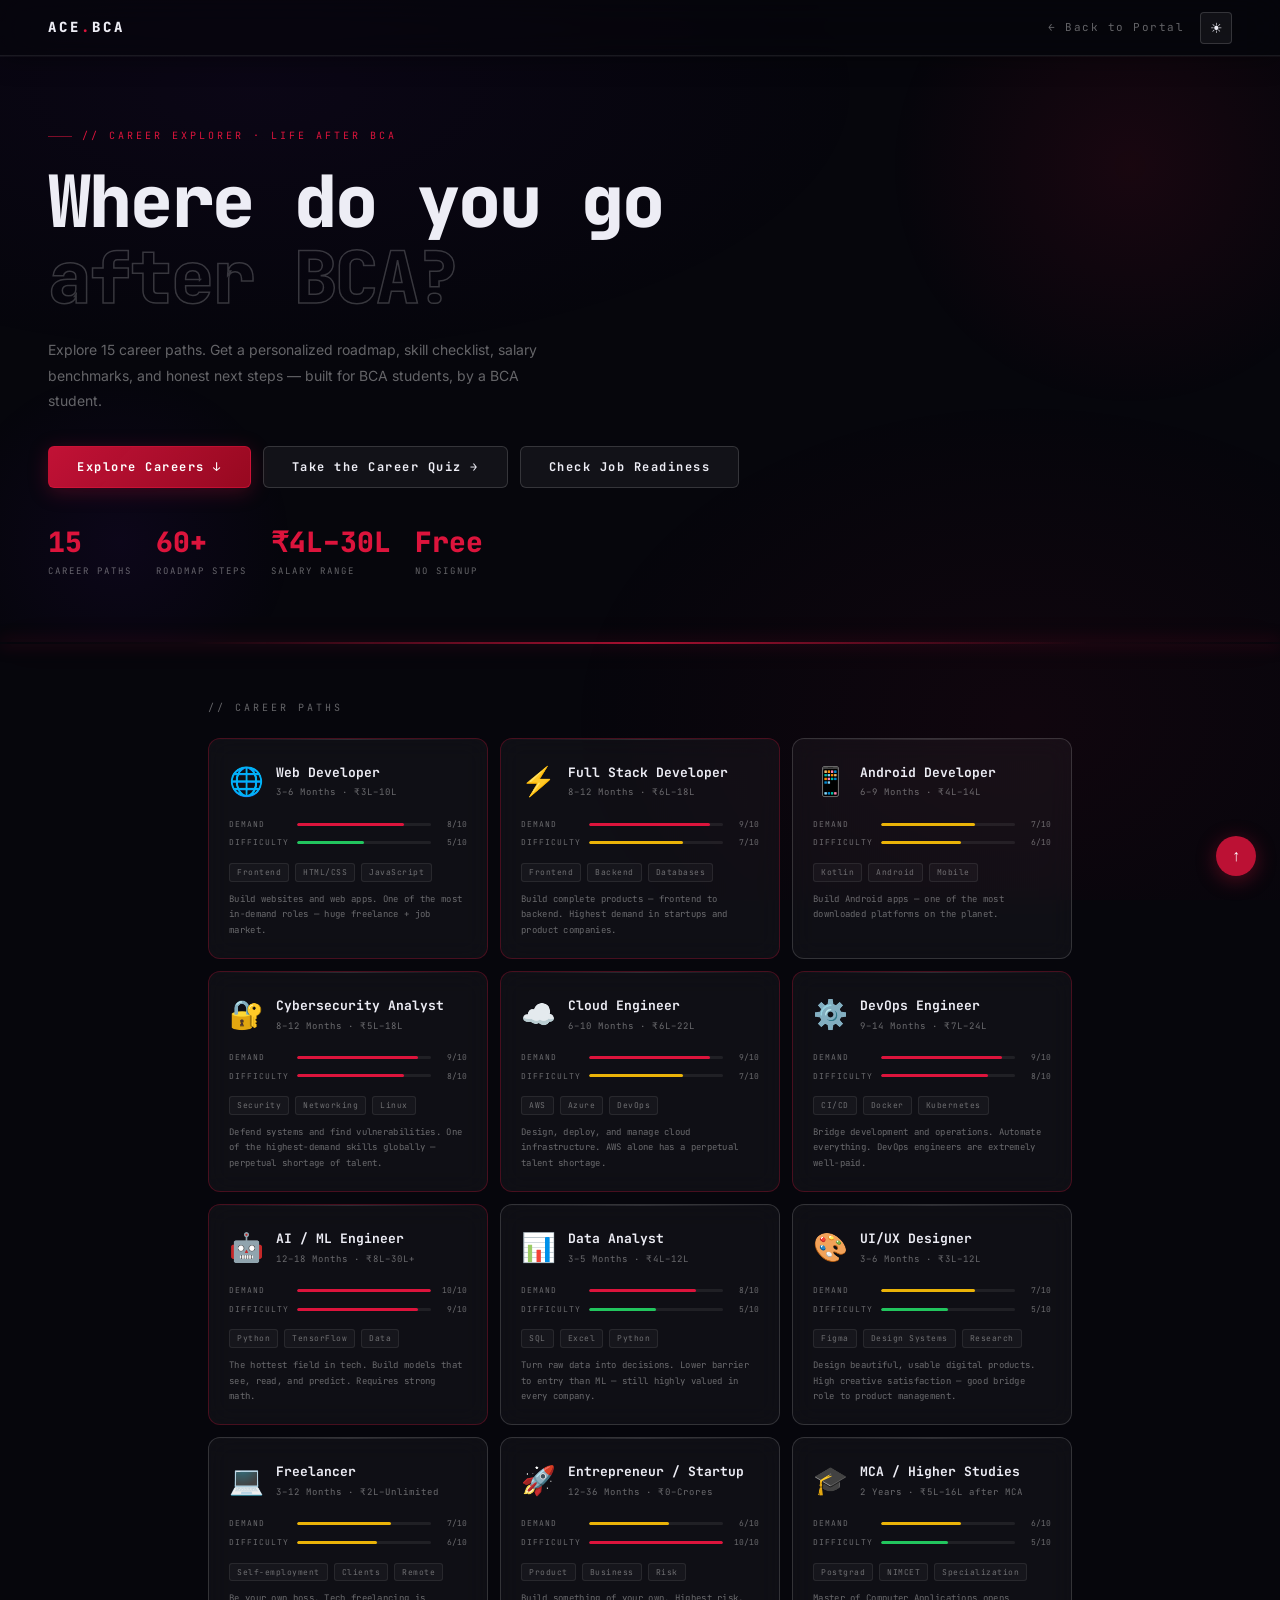
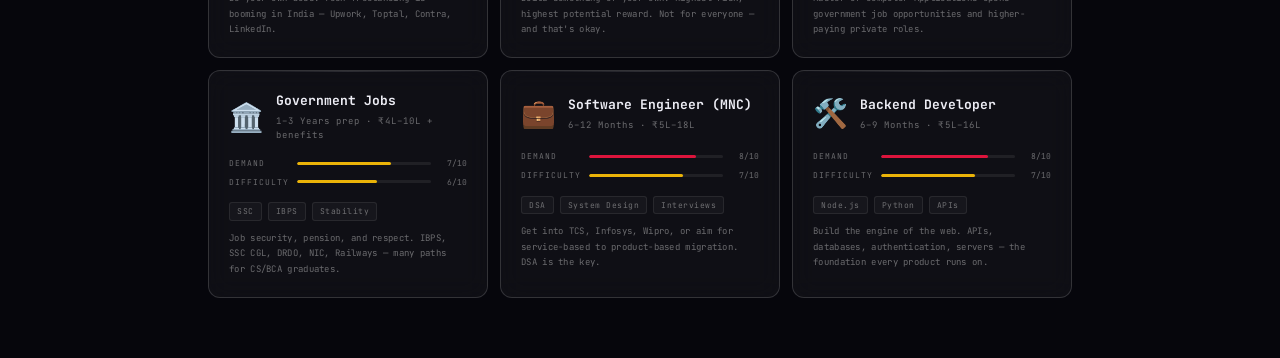
==== life-after-bca.html @ e922f99f "Add files via upload" ====
<!DOCTYPE html>
<html lang="en" data-theme="dark">
<head>
  <meta charset="UTF-8" />
  <meta name="viewport" content="width=device-width, initial-scale=1.0" />
  <meta name="description" content="Life After BCA — Career paths, roadmaps, and next steps for BCA graduates." />
  <title>Life After BCA — ACE.BCA</title>
  <link rel="preconnect" href="https://fonts.googleapis.com" />
  <link href="https://fonts.googleapis.com/css2?family=JetBrains+Mono:wght@400;600;700;800&family=Inter:wght@400;500;600&display=swap" rel="stylesheet" />
  <style>
/* ── Tokens (matching ACE.BCA) ── */
:root {
  --bg:          #06060c;
  --bg2:         rgba(255,255,255,0.04);
  --bg3:         rgba(255,255,255,0.07);
  --border:      rgba(255,255,255,0.08);
  --border-mid:  rgba(255,255,255,0.15);
  --border-glow: rgba(220,20,60,0.30);
  --accent:      #dc143c;
  --accent-dim:  rgba(220,20,60,0.10);
  --accent-glow: rgba(220,20,60,0.20);
  --text:        #ededf5;
  --muted:       rgba(255,255,255,0.38);
  --mono:        'JetBrains Mono','Courier New',monospace;
  --sans:        'Inter',sans-serif;
  --shadow:      rgba(0,0,0,0.6);
  --glass-blur:  blur(20px);
  --glass-heavy: blur(32px);
  --green:       #22c55e;
  --yellow:      #eab308;
  --blue:        #3b82f6;
  --purple:      #a855f7;
}
[data-theme="light"] {
  --bg: #eef0f6; --bg2: rgba(255,255,255,0.45); --bg3: rgba(255,255,255,0.65);
  --border: rgba(255,255,255,0.60); --border-mid: rgba(0,0,0,0.10);
  --accent: #b8000e; --accent-dim: rgba(184,0,14,0.07);
  --text: #111118; --muted: rgba(0,0,0,0.42); --shadow: rgba(0,0,0,0.12);
}
*,*::before,*::after{box-sizing:border-box;margin:0;padding:0;}
html{scroll-behavior:smooth;}
body{background:var(--bg);color:var(--text);font-family:var(--sans);line-height:1.6;min-height:100vh;transition:background .3s,color .3s;}
body::before{content:'';position:fixed;inset:0;background:radial-gradient(ellipse 80% 50% at 20% 10%,rgba(100,20,180,0.06) 0%,transparent 60%),radial-gradient(ellipse 60% 60% at 80% 80%,rgba(220,20,60,0.05) 0%,transparent 60%);pointer-events:none;z-index:0;}

/* ── NAV ── */
.nav{display:flex;justify-content:space-between;align-items:center;padding:0 48px;height:56px;border-bottom:.5px solid var(--border);position:sticky;top:0;background:rgba(6,6,12,0.55);backdrop-filter:var(--glass-blur);-webkit-backdrop-filter:var(--glass-blur);z-index:100;box-shadow:0 1px 0 rgba(255,255,255,0.04),0 4px 24px rgba(0,0,0,0.35);}
.nav-logo{font-family:var(--mono);font-weight:800;font-size:14px;letter-spacing:3px;color:var(--text);text-decoration:none;}
.nav-logo .acc{color:var(--accent);}
.nav-right{display:flex;align-items:center;gap:16px;}
.nav-back{font-family:var(--mono);font-size:11px;color:var(--muted);text-decoration:none;letter-spacing:1.5px;transition:color .2s;}
.nav-back:hover{color:var(--text);}
.theme-btn{font-size:14px;background:rgba(255,255,255,0.05);border:.5px solid var(--border-mid);color:var(--text);width:32px;height:32px;border-radius:4px;cursor:pointer;display:flex;align-items:center;justify-content:center;transition:background .2s;}
.theme-btn:hover{background:rgba(255,255,255,0.10);}

/* ── SCROLL BAR ── */
.scroll-bar{position:fixed;top:0;left:0;height:2px;width:0%;background:linear-gradient(90deg,var(--accent),rgba(220,20,60,0.25));z-index:999;transition:width .08s linear;box-shadow:0 0 8px rgba(220,20,60,0.55);}

/* ── LAYOUT ── */
.page{position:relative;z-index:1;}
.container{max-width:960px;margin:0 auto;padding:0 48px;}
.section-label{font-family:var(--mono);font-size:10px;color:var(--muted);letter-spacing:3px;margin:56px 0 22px;display:flex;align-items:center;gap:14px;}
.section-label::after{content:'';flex:1;height:.5px;background:linear-gradient(90deg,var(--border-mid),transparent);}

/* ── HERO ── */
.hero{padding:72px 48px 60px;position:relative;overflow:hidden;isolation:isolate;}
.hero::before{content:'';position:absolute;top:-140px;right:-100px;width:500px;height:500px;background:radial-gradient(circle,rgba(220,20,60,0.09) 0%,transparent 68%);pointer-events:none;z-index:0;}
.hero::after{content:'';position:absolute;bottom:-80px;left:-60px;width:360px;height:360px;background:radial-gradient(circle,rgba(100,20,200,0.07) 0%,transparent 68%);pointer-events:none;z-index:0;}
.hero-body{position:relative;z-index:1;}
.hero-tag{font-family:var(--mono);font-size:10px;color:var(--accent);letter-spacing:3px;margin-bottom:20px;display:flex;align-items:center;gap:10px;}
.hero-tag::before{content:'';width:24px;height:1px;background:var(--accent);opacity:.55;flex-shrink:0;}
.hero-title{font-family:var(--mono);font-weight:800;font-size:clamp(40px,6vw,72px);line-height:1.06;letter-spacing:-2px;margin-bottom:20px;}
.hero-title .line2{-webkit-text-stroke:1.5px rgba(255,255,255,0.20);color:transparent;display:block;}
.hero-sub{font-size:14px;color:var(--muted);max-width:520px;line-height:1.85;margin-bottom:32px;}
.hero-actions{display:flex;gap:12px;flex-wrap:wrap;}
.btn-primary{font-family:var(--mono);font-size:12px;font-weight:700;letter-spacing:1.5px;color:#fff;background:linear-gradient(135deg,rgba(220,20,60,.88),rgba(200,10,40,.75));padding:12px 28px;text-decoration:none;border-radius:6px;border:.5px solid rgba(220,20,60,.55);cursor:pointer;transition:transform .15s,box-shadow .2s;box-shadow:0 4px 20px rgba(220,20,60,.25);}
.btn-primary:hover{transform:translateY(-2px);box-shadow:0 8px 30px rgba(220,20,60,.4);}
.btn-ghost{font-family:var(--mono);font-size:12px;font-weight:700;letter-spacing:1.5px;color:var(--text);background:rgba(255,255,255,0.05);padding:12px 28px;border-radius:6px;border:.5px solid var(--border-mid);cursor:pointer;transition:background .2s;}
.btn-ghost:hover{background:rgba(255,255,255,.09);}
.hero-stats{display:flex;gap:24px;margin-top:40px;flex-wrap:wrap;}
.hstat{font-family:var(--mono);}
.hstat-val{font-size:28px;font-weight:800;color:var(--accent);display:block;line-height:1;}
.hstat-lbl{font-size:9px;color:var(--muted);letter-spacing:2px;margin-top:4px;}
.hero-divider{height:2px;background:linear-gradient(90deg,transparent 0%,rgba(220,20,60,0.05) 15%,rgba(220,20,60,0.75) 50%,rgba(220,20,60,0.05) 85%,transparent 100%);box-shadow:0 0 16px rgba(220,20,60,0.55),0 0 40px rgba(220,20,60,0.20);position:relative;z-index:1;}

/* ── VIEWS ── */
.view{display:none;}
.view.active{display:block;}

/* ── CAREER GRID ── */
.careers-grid{display:grid;grid-template-columns:repeat(auto-fill,minmax(260px,1fr));gap:12px;margin-bottom:60px;}
.career-card{background:rgba(255,255,255,0.04);border:.5px solid var(--border-mid);border-radius:12px;padding:20px;cursor:pointer;transition:border-color .2s,transform .18s,background .2s,box-shadow .2s;position:relative;overflow:hidden;backdrop-filter:blur(12px);}
.career-card::before{content:'';position:absolute;top:0;left:0;right:0;height:1px;background:linear-gradient(90deg,transparent,rgba(255,255,255,0.12),transparent);}
.career-card:hover{border-color:var(--accent);background:rgba(220,20,60,0.06);transform:translateY(-4px);box-shadow:0 12px 36px rgba(220,20,60,0.18);}
.career-card.hot{border-color:rgba(220,20,60,0.28);}
.cc-top{display:flex;align-items:center;gap:12px;margin-bottom:14px;}
.cc-icon{font-size:28px;}
.cc-info{}
.cc-title{font-family:var(--mono);font-size:13px;font-weight:700;color:var(--text);}
.cc-demand{font-family:var(--mono);font-size:9px;color:var(--muted);letter-spacing:1px;margin-top:2px;}
.cc-bars{display:flex;flex-direction:column;gap:6px;margin-bottom:14px;}
.cc-bar-row{display:flex;align-items:center;gap:8px;}
.cc-bar-label{font-family:var(--mono);font-size:8px;color:var(--muted);letter-spacing:1px;width:60px;flex-shrink:0;}
.cc-bar-track{flex:1;height:3px;background:rgba(255,255,255,0.07);border-radius:2px;overflow:hidden;}
.cc-bar-fill{height:100%;border-radius:2px;transition:width .6s ease;}
.cc-bar-val{font-family:var(--mono);font-size:8px;color:var(--muted);width:28px;text-align:right;}
.cc-meta{display:flex;gap:6px;flex-wrap:wrap;}
.cc-tag{font-family:var(--mono);font-size:8px;color:var(--muted);border:.5px solid var(--border);padding:2px 7px;border-radius:3px;background:rgba(255,255,255,0.03);letter-spacing:.5px;}
.cc-arrow{position:absolute;bottom:16px;right:16px;font-size:11px;color:var(--accent);opacity:0;transition:opacity .2s;}
.career-card:hover .cc-arrow{opacity:1;}

/* ── ROADMAP VIEW ── */
#roadmapView{padding-bottom:60px;}
.rm-header{display:flex;align-items:center;gap:16px;margin-bottom:32px;flex-wrap:wrap;}
.rm-back{font-family:var(--mono);font-size:11px;color:var(--muted);background:rgba(255,255,255,0.05);border:.5px solid var(--border-mid);padding:6px 14px;border-radius:4px;cursor:pointer;letter-spacing:1px;transition:color .2s,background .2s;}
.rm-back:hover{color:var(--text);background:rgba(255,255,255,.09);}
.rm-title-block{}
.rm-title{font-family:var(--mono);font-size:24px;font-weight:800;color:var(--text);}
.rm-sub{font-family:var(--mono);font-size:10px;color:var(--muted);letter-spacing:2px;margin-top:4px;}

.rm-layout{display:grid;grid-template-columns:1fr 280px;gap:24px;align-items:start;}
.rm-main{}

/* Roadmap timeline */
.roadmap-timeline{position:relative;padding-left:40px;}
.roadmap-timeline::before{content:'';position:absolute;left:12px;top:8px;bottom:8px;width:1px;background:linear-gradient(180deg,var(--accent) 0%,rgba(220,20,60,0.15) 100%);}
.rm-step{position:relative;margin-bottom:16px;}
.rm-step::before{content:'';position:absolute;left:-34px;top:18px;width:12px;height:12px;border-radius:50%;background:var(--bg);border:1.5px solid var(--accent);box-shadow:0 0 10px rgba(220,20,60,0.35);transition:background .2s,box-shadow .2s;}
.rm-step.done::before{background:var(--green);border-color:var(--green);box-shadow:0 0 10px rgba(34,197,94,0.45);}
.rm-step.current::before{background:var(--accent);box-shadow:0 0 16px rgba(220,20,60,0.7),0 0 30px rgba(220,20,60,0.3);}
.rm-step-card{background:rgba(255,255,255,0.03);border:.5px solid var(--border-mid);border-radius:10px;padding:16px 20px;cursor:pointer;transition:border-color .2s,background .2s;}
.rm-step-card:hover{border-color:rgba(220,20,60,0.35);background:rgba(220,20,60,0.04);}
.rm-step.done .rm-step-card{border-color:rgba(34,197,94,0.25);}
.rm-step.current .rm-step-card{border-color:rgba(220,20,60,0.45);background:rgba(220,20,60,0.05);}
.rm-step-top{display:flex;align-items:center;justify-content:space-between;gap:12px;}
.rm-step-left{display:flex;align-items:center;gap:12px;}
.rm-step-num{font-family:var(--mono);font-size:9px;color:var(--muted);letter-spacing:2px;width:20px;}
.rm-step-name{font-family:var(--mono);font-size:13px;font-weight:700;color:var(--text);}
.rm-step-time{font-family:var(--mono);font-size:9px;color:var(--muted);letter-spacing:1px;white-space:nowrap;}
.rm-step-badge{font-family:var(--mono);font-size:8px;padding:2px 8px;border-radius:3px;letter-spacing:1px;}
.badge-done{background:rgba(34,197,94,0.10);color:var(--green);border:.5px solid rgba(34,197,94,0.30);}
.badge-current{background:var(--accent-dim);color:var(--accent);border:.5px solid rgba(220,20,60,0.35);}
.badge-locked{background:rgba(255,255,255,0.04);color:var(--muted);border:.5px solid var(--border);}
.rm-step-body{max-height:0;overflow:hidden;transition:max-height .35s ease;}
.rm-step-body.open{max-height:600px;}
.rm-step-content{padding-top:14px;border-top:.5px solid var(--border);margin-top:14px;}
.rm-step-desc{font-size:12px;color:var(--muted);line-height:1.8;margin-bottom:12px;}
.rm-skills-list{display:flex;flex-wrap:wrap;gap:6px;margin-bottom:12px;}
.skill-pill{font-family:var(--mono);font-size:9px;color:var(--text);border:.5px solid var(--border-mid);padding:3px 9px;border-radius:4px;background:rgba(255,255,255,0.05);letter-spacing:.5px;}
.rm-resources{font-family:var(--mono);font-size:9px;color:var(--muted);letter-spacing:1px;margin-bottom:8px;}
.rm-res-links{display:flex;flex-direction:column;gap:4px;}
.rm-res-link{font-family:var(--mono);font-size:10px;color:var(--accent);text-decoration:none;display:flex;align-items:center;gap:6px;}
.rm-res-link:hover{text-decoration:underline;}
.rm-mark-btn{font-family:var(--mono);font-size:10px;font-weight:700;letter-spacing:1px;border:none;padding:8px 16px;border-radius:5px;cursor:pointer;margin-top:10px;transition:transform .15s,box-shadow .2s;}
.rm-mark-done{background:linear-gradient(135deg,rgba(34,197,94,.85),rgba(20,160,70,.80));color:#fff;box-shadow:0 2px 10px rgba(34,197,94,.25);}
.rm-mark-done:hover{transform:translateY(-1px);box-shadow:0 4px 18px rgba(34,197,94,.4);}
.rm-mark-undone{background:rgba(255,255,255,0.06);color:var(--muted);border:.5px solid var(--border-mid);}

/* Sidebar */
.rm-sidebar{}
.rm-insights{background:rgba(255,255,255,0.03);border:.5px solid var(--border-mid);border-radius:12px;padding:22px;margin-bottom:16px;backdrop-filter:blur(12px);}
.rm-insights-title{font-family:var(--mono);font-size:10px;font-weight:700;letter-spacing:2px;color:var(--muted);margin-bottom:16px;}
.insight-row{display:flex;align-items:center;justify-content:space-between;margin-bottom:12px;}
.insight-label{font-family:var(--mono);font-size:10px;color:var(--muted);letter-spacing:.5px;}
.insight-val{font-family:var(--mono);font-size:10px;font-weight:700;color:var(--text);}
.insight-bar{width:100%;height:3px;background:rgba(255,255,255,0.07);border-radius:2px;margin-top:4px;overflow:hidden;}
.insight-fill{height:100%;border-radius:2px;transition:width .8s ease;}
.progress-block{background:rgba(255,255,255,0.03);border:.5px solid var(--border-mid);border-radius:12px;padding:22px;backdrop-filter:blur(12px);}
.progress-title{font-family:var(--mono);font-size:10px;font-weight:700;letter-spacing:2px;color:var(--muted);margin-bottom:14px;}
.progress-ring-wrap{display:flex;align-items:center;gap:16px;margin-bottom:16px;}
.progress-ring-svg{flex-shrink:0;}
.progress-ring-info{}
.progress-ring-pct{font-family:var(--mono);font-size:28px;font-weight:800;color:var(--accent);line-height:1;}
.progress-ring-lbl{font-family:var(--mono);font-size:9px;color:var(--muted);letter-spacing:1.5px;margin-top:4px;}
.xp-bar-wrap{margin-top:8px;}
.xp-label{font-family:var(--mono);font-size:9px;color:var(--muted);letter-spacing:1px;margin-bottom:6px;display:flex;justify-content:space-between;}
.xp-track{height:4px;background:rgba(255,255,255,0.07);border-radius:2px;overflow:hidden;}
.xp-fill{height:100%;background:linear-gradient(90deg,var(--purple),var(--accent));border-radius:2px;transition:width .6s ease;}
.badges-grid{display:flex;flex-wrap:wrap;gap:6px;margin-top:12px;}
.badge-item{font-family:var(--mono);font-size:8px;padding:3px 8px;border-radius:3px;background:rgba(168,85,247,0.10);color:var(--purple);border:.5px solid rgba(168,85,247,0.30);letter-spacing:.5px;}
.badge-item.earned{background:rgba(34,197,94,0.10);color:var(--green);border-color:rgba(34,197,94,0.30);}

/* ── QUIZ VIEW ── */
#quizView{padding-bottom:80px;}
.quiz-wrap{max-width:640px;margin:0 auto;}
.quiz-card{background:rgba(255,255,255,0.03);border:.5px solid var(--border-mid);border-radius:14px;padding:36px;backdrop-filter:var(--glass-blur);box-shadow:0 4px 40px rgba(0,0,0,0.25);}
.quiz-phase{font-family:var(--mono);font-size:9px;color:var(--accent);letter-spacing:3px;margin-bottom:20px;}
.quiz-q{font-size:16px;font-weight:600;color:var(--text);line-height:1.7;margin-bottom:24px;}
.quiz-opts{display:flex;flex-direction:column;gap:8px;margin-bottom:24px;}
.quiz-opt-btn{font-family:var(--mono);font-size:11px;background:rgba(255,255,255,0.04);border:.5px solid var(--border-mid);border-radius:8px;padding:14px 18px;color:var(--text);cursor:pointer;text-align:left;transition:border-color .15s,background .15s;letter-spacing:.5px;}
.quiz-opt-btn:hover{border-color:var(--accent);background:rgba(220,20,60,0.07);}
.quiz-opt-btn.selected{border-color:var(--accent);background:rgba(220,20,60,0.12);color:var(--accent);}
.quiz-nav{display:flex;align-items:center;justify-content:space-between;gap:12px;}
.quiz-prog{font-family:var(--mono);font-size:10px;color:var(--muted);letter-spacing:1px;}
.quiz-result{text-align:center;padding:20px 0;}
.quiz-result-title{font-family:var(--mono);font-size:24px;font-weight:800;color:var(--text);margin-bottom:8px;}
.quiz-result-sub{font-size:13px;color:var(--muted);margin-bottom:32px;}
.rec-cards{display:flex;flex-direction:column;gap:10px;margin-bottom:28px;}
.rec-card{display:flex;align-items:center;gap:14px;background:rgba(255,255,255,0.04);border:.5px solid var(--border-mid);border-radius:10px;padding:14px 18px;cursor:pointer;transition:border-color .2s,background .2s;}
.rec-card:hover{border-color:var(--accent);background:rgba(220,20,60,0.06);}
.rec-rank{font-family:var(--mono);font-size:20px;font-weight:800;color:var(--accent);width:28px;}
.rec-info{}
.rec-title{font-family:var(--mono);font-size:13px;font-weight:700;color:var(--text);}
.rec-reason{font-family:var(--mono);font-size:9px;color:var(--muted);letter-spacing:.5px;margin-top:2px;}

/* ── READINESS CALCULATOR ── */
#readinessView{padding-bottom:80px;}
.readiness-wrap{max-width:760px;margin:0 auto;}
.skills-selector-grid{display:grid;grid-template-columns:repeat(auto-fill,minmax(200px,1fr));gap:8px;margin-bottom:28px;}
.skill-toggle{display:flex;align-items:center;gap:10px;background:rgba(255,255,255,0.04);border:.5px solid var(--border);border-radius:8px;padding:11px 14px;cursor:pointer;transition:border-color .2s,background .2s;}
.skill-toggle.checked{border-color:var(--green);background:rgba(34,197,94,0.08);}
.skill-toggle input{display:none;}
.skill-toggle-icon{width:14px;height:14px;border-radius:3px;border:1.5px solid var(--border-mid);background:rgba(255,255,255,0.04);transition:background .15s,border-color .15s;flex-shrink:0;display:flex;align-items:center;justify-content:center;font-size:10px;}
.skill-toggle.checked .skill-toggle-icon{background:var(--green);border-color:var(--green);color:#fff;}
.skill-toggle-label{font-family:var(--mono);font-size:10px;color:var(--muted);letter-spacing:.5px;transition:color .15s;}
.skill-toggle.checked .skill-toggle-label{color:var(--green);}
.readiness-result{background:rgba(255,255,255,0.03);border:.5px solid var(--border-mid);border-radius:14px;padding:28px;backdrop-filter:blur(12px);}
.readiness-score-row{display:flex;align-items:center;gap:24px;margin-bottom:24px;flex-wrap:wrap;}
.readiness-pct{font-family:var(--mono);font-size:52px;font-weight:800;color:var(--accent);line-height:1;}
.readiness-label{font-family:var(--mono);font-size:11px;color:var(--muted);letter-spacing:1.5px;margin-top:6px;}
.readiness-verdict{font-family:var(--mono);font-size:13px;font-weight:700;color:var(--text);}
.readiness-next{font-size:12px;color:var(--muted);margin-top:4px;line-height:1.7;}
.missing-skills-wrap{}
.missing-title{font-family:var(--mono);font-size:10px;color:var(--muted);letter-spacing:2px;margin-bottom:10px;}
.missing-list{display:flex;flex-wrap:wrap;gap:7px;}
.missing-pill{font-family:var(--mono);font-size:9px;color:var(--accent);border:.5px solid rgba(220,20,60,0.35);padding:3px 9px;border-radius:4px;background:var(--accent-dim);letter-spacing:.5px;}
.readiness-track{height:6px;background:rgba(255,255,255,0.07);border-radius:3px;overflow:hidden;margin:16px 0;}
.readiness-fill{height:100%;border-radius:3px;transition:width .8s ease;}

/* ── BACK TO TOP ── */
.back-top{position:fixed;bottom:24px;right:24px;z-index:200;}
.back-top-btn{width:40px;height:40px;border-radius:50%;background:rgba(220,20,60,.85);border:none;color:#fff;font-size:16px;cursor:pointer;display:flex;align-items:center;justify-content:center;box-shadow:0 4px 20px rgba(220,20,60,.35);transition:transform .15s,box-shadow .2s;backdrop-filter:blur(8px);}
.back-top-btn:hover{transform:translateY(-2px);box-shadow:0 8px 28px rgba(220,20,60,.5);}

/* ── MOBILE ── */
@media(max-width:760px){
  .nav{padding:0 20px;}
  .hero{padding:48px 20px 48px;}
  .container{padding:0 20px;}
  .rm-layout{grid-template-columns:1fr;}
  .rm-sidebar{display:none;}
  .careers-grid{grid-template-columns:1fr;}
}
@media(max-width:640px){
  .hero-title{font-size:clamp(32px,10vw,48px);}
  .skills-selector-grid{grid-template-columns:1fr 1fr;}
}
@media(prefers-reduced-motion:reduce){
  .rm-step::before,.cc-bar-fill,.insight-fill,.xp-fill,.readiness-fill{transition:none!important;}
}
  </style>
</head>
<body>

<div class="scroll-bar" id="scrollBar"></div>

<nav class="nav">
  <a href="index.html" class="nav-logo">ACE<span class="acc">.</span>BCA</a>
  <div class="nav-right">
    <a href="index.html" class="nav-back">← Back to Portal</a>
    <button class="theme-btn" id="themeToggle" aria-label="Toggle theme">☀</button>
  </div>
</nav>

<div class="page">

  <!-- HERO -->
  <section class="hero" id="top">
    <div class="hero-body">
      <div class="hero-tag">// CAREER EXPLORER · LIFE AFTER BCA</div>
      <h1 class="hero-title">
        Where do you go<br>
        <span class="line2">after BCA?</span>
      </h1>
      <p class="hero-sub">
        Explore 15 career paths. Get a personalized roadmap, skill checklist, salary benchmarks, and honest next steps — built for BCA students, by a BCA student.
      </p>
      <div class="hero-actions">
        <button class="btn-primary" onclick="showView('careersView')">Explore Careers ↓</button>
        <button class="btn-ghost" onclick="showView('quizView')">Take the Career Quiz →</button>
        <button class="btn-ghost" onclick="showView('readinessView')">Check Job Readiness</button>
      </div>
      <div class="hero-stats">
        <div class="hstat"><span class="hstat-val">15</span><span class="hstat-lbl">CAREER PATHS</span></div>
        <div class="hstat"><span class="hstat-val">60+</span><span class="hstat-lbl">ROADMAP STEPS</span></div>
        <div class="hstat"><span class="hstat-val">₹4L–30L</span><span class="hstat-lbl">SALARY RANGE</span></div>
        <div class="hstat"><span class="hstat-val">Free</span><span class="hstat-lbl">NO SIGNUP</span></div>
      </div>
    </div>
  </section>

  <div class="hero-divider"></div>

  <!-- CAREERS VIEW -->
  <div class="view active" id="careersView">
    <div class="container">
      <div class="section-label">// CAREER PATHS</div>
      <div class="careers-grid" id="careersGrid"></div>
    </div>
  </div>

  <!-- ROADMAP VIEW -->
  <div class="view" id="roadmapView">
    <div class="container">
      <div class="section-label">// ROADMAP</div>
      <div class="rm-header">
        <button class="rm-back" onclick="showView('careersView')">← All Careers</button>
        <div class="rm-title-block">
          <div class="rm-title" id="rmTitle">—</div>
          <div class="rm-sub" id="rmSub">INTERACTIVE ROADMAP</div>
        </div>
      </div>
      <div class="rm-layout">
        <div class="rm-main">
          <div class="roadmap-timeline" id="roadmapTimeline"></div>
        </div>
        <div class="rm-sidebar">
          <div class="rm-insights" id="rmInsights"></div>
          <div class="progress-block" id="rmProgress"></div>
        </div>
      </div>
    </div>
  </div>

  <!-- QUIZ VIEW -->
  <div class="view" id="quizView">
    <div class="container">
      <div class="section-label">// CAREER QUIZ</div>
      <button class="rm-back" onclick="showView('careersView')" style="margin-bottom:24px;">← All Careers</button>
      <div class="quiz-wrap">
        <div class="quiz-card" id="quizCard"></div>
      </div>
    </div>
  </div>

  <!-- READINESS VIEW -->
  <div class="view" id="readinessView">
    <div class="container">
      <div class="section-label">// JOB READINESS CALCULATOR</div>
      <button class="rm-back" onclick="showView('careersView')" style="margin-bottom:24px;">← All Careers</button>
      <div class="readiness-wrap" id="readinessWrap"></div>
    </div>
  </div>

</div><!-- /page -->

<div class="back-top">
  <button class="back-top-btn" onclick="window.scrollTo({top:0,behavior:'smooth'})" title="Back to top">↑</button>
</div>

<script>
"use strict";

/* ══ THEME ══ */
var html = document.documentElement;
var themeBtn = document.getElementById("themeToggle");
var saved = localStorage.getItem("bca-theme") || "dark";
function applyTheme(t){ html.setAttribute("data-theme",t); themeBtn.textContent = t==="dark"?"☀":"🌙"; localStorage.setItem("bca-theme",t); }
applyTheme(saved);
themeBtn.addEventListener("click",function(){ applyTheme(html.getAttribute("data-theme")==="dark"?"light":"dark"); });

/* ══ SCROLL BAR ══ */
var scrollBar = document.getElementById("scrollBar");
window.addEventListener("scroll",function(){ var t=document.documentElement.scrollTop||document.body.scrollTop; var h=document.documentElement.scrollHeight-document.documentElement.clientHeight; scrollBar.style.width=(h>0?(t/h)*100:0)+"%"; },{passive:true});

/* ══ VIEWS ══ */
function showView(id){
  document.querySelectorAll(".view").forEach(function(v){ v.classList.remove("active"); });
  document.getElementById(id).classList.add("active");
  window.scrollTo({top:0,behavior:"smooth"});
}

/* ══════════════════════════════════════
   DATA
══════════════════════════════════════ */
var CAREERS = [
  {
    id:"webdev", icon:"🌐", title:"Web Developer", demand:8, difficulty:5, time:"3–6 Months", salary:"₹3L–10L",
    hot:true, tags:["Frontend","HTML/CSS","JavaScript"],
    desc:"Build websites and web apps. One of the most in-demand roles — huge freelance + job market.",
    insights:{salary:"₹3L–10L",remote:"Very High",growth:"High",competition:"High",difficulty:5,demand:8},
    roadmap:[
      {name:"HTML & CSS",time:"3 Weeks",desc:"The skeleton and skin of the web. Learn semantic HTML5, CSS Grid, Flexbox, and responsive design.", skills:["HTML5","CSS3","Flexbox","Grid","Media Queries"],resources:[{name:"MDN Web Docs",url:"https://developer.mozilla.org"},{name:"The Odin Project",url:"https://www.theodinproject.com"}]},
      {name:"JavaScript",time:"4–6 Weeks",desc:"Add interactivity. Learn ES6+, DOM manipulation, fetch API, async/await.", skills:["ES6+","DOM","Fetch API","Async/Await","Events"],resources:[{name:"javascript.info",url:"https://javascript.info"},{name:"freeCodeCamp JS",url:"https://www.freecodecamp.org"}]},
      {name:"Git & GitHub",time:"1 Week",desc:"Version control is non-negotiable. Every employer checks your GitHub.", skills:["Git","GitHub","Branching","Pull Requests"],resources:[{name:"GitHub Docs",url:"https://docs.github.com"},{name:"Learn Git Branching",url:"https://learngitbranching.js.org"}]},
      {name:"React.js",time:"4–6 Weeks",desc:"The most popular frontend library. Components, state, props, hooks.", skills:["React","JSX","Hooks","State","Props","Routing"],resources:[{name:"React Docs",url:"https://react.dev"},{name:"Scrimba React Course",url:"https://scrimba.com"}]},
      {name:"Build 3 Projects",time:"4 Weeks",desc:"Portfolio > certificates. Build a portfolio site, a todo app, and one real project.", skills:["Project Design","Deployment","Netlify","Vercel"],resources:[{name:"Frontend Mentor",url:"https://www.frontendmentor.io"}]},
      {name:"Apply & Iterate",time:"Ongoing",desc:"Apply to junior dev roles, internships, and freelance gigs. Your first project pays more than another course.", skills:["Resume","LinkedIn","Freelance","Cold Outreach"],resources:[{name:"LinkedIn Jobs",url:"https://linkedin.com/jobs"},{name:"Internshala",url:"https://internshala.com"}]},
    ]
  },
  {
    id:"fullstack", icon:"⚡", title:"Full Stack Developer", demand:9, difficulty:7, time:"8–12 Months", salary:"₹6L–18L",
    hot:true, tags:["Frontend","Backend","Databases"],
    desc:"Build complete products — frontend to backend. Highest demand in startups and product companies.",
    insights:{salary:"₹6L–18L",remote:"Very High",growth:"Very High",competition:"High",difficulty:7,demand:9},
    roadmap:[
      {name:"HTML, CSS & JS",time:"5 Weeks",desc:"Master the frontend fundamentals before anything else.", skills:["HTML5","CSS3","JavaScript","DOM","Git"],resources:[{name:"The Odin Project",url:"https://www.theodinproject.com"}]},
      {name:"React.js",time:"5 Weeks",desc:"The standard frontend framework. Components, hooks, state management.", skills:["React","Redux","React Router","Axios"],resources:[{name:"React Docs",url:"https://react.dev"}]},
      {name:"Node.js & Express",time:"4 Weeks",desc:"Backend with JavaScript. REST APIs, middleware, routing.", skills:["Node.js","Express","REST API","NPM","Middleware"],resources:[{name:"Node.js Docs",url:"https://nodejs.org/docs"},{name:"Express Docs",url:"https://expressjs.com"}]},
      {name:"Databases",time:"3 Weeks",desc:"SQL (PostgreSQL/MySQL) and NoSQL (MongoDB). Every backend needs one.", skills:["SQL","MongoDB","PostgreSQL","Mongoose","Queries"],resources:[{name:"SQL Zoo",url:"https://sqlzoo.net"},{name:"MongoDB University",url:"https://university.mongodb.com"}]},
      {name:"Auth & Security",time:"2 Weeks",desc:"JWT, sessions, bcrypt, CORS. Don't skip this.", skills:["JWT","bcrypt","Sessions","CORS","HTTPS"],resources:[{name:"OWASP Top 10",url:"https://owasp.org/www-project-top-ten/"}]},
      {name:"Deployment",time:"1 Week",desc:"Ship your app. Railway, Vercel, Render, or a VPS.", skills:["Docker basics","Vercel","Railway","CI/CD","Env vars"],resources:[{name:"Railway.app",url:"https://railway.app"},{name:"Vercel",url:"https://vercel.com"}]},
      {name:"2 Full Projects",time:"6 Weeks",desc:"Build a real full-stack app: e-commerce, SaaS clone, or a tool you'd actually use.", skills:["Project architecture","README","API docs"],resources:[{name:"GitHub",url:"https://github.com"}]},
    ]
  },
  {
    id:"android", icon:"📱", title:"Android Developer", demand:7, difficulty:6, time:"6–9 Months", salary:"₹4L–14L",
    hot:false, tags:["Kotlin","Android","Mobile"],
    desc:"Build Android apps — one of the most downloaded platforms on the planet.",
    insights:{salary:"₹4L–14L",remote:"High",growth:"Moderate",competition:"Moderate",difficulty:6,demand:7},
    roadmap:[
      {name:"Kotlin Basics",time:"3 Weeks",desc:"Kotlin is the official Android language. Learn syntax, OOP, null safety, coroutines.", skills:["Kotlin","OOP","Coroutines","Null Safety"],resources:[{name:"Kotlin Docs",url:"https://kotlinlang.org/docs"},{name:"Kotlin Koans",url:"https://play.kotlinlang.org/koans"}]},
      {name:"Android Studio",time:"1 Week",desc:"Set up your dev environment. Understand project structure, Gradle, emulators.", skills:["Android Studio","Gradle","AVD","Logcat"],resources:[{name:"Android Developers",url:"https://developer.android.com"}]},
      {name:"UI — Jetpack Compose",time:"4 Weeks",desc:"Modern declarative UI for Android. Layouts, navigation, theming.", skills:["Compose","Layouts","Navigation","Material3"],resources:[{name:"Compose Docs",url:"https://developer.android.com/jetpack/compose"}]},
      {name:"Architecture (MVVM)",time:"2 Weeks",desc:"Clean code architecture. ViewModel, LiveData, Room.", skills:["MVVM","ViewModel","Room","LiveData","Flow"],resources:[{name:"Android Architecture Guide",url:"https://developer.android.com/topic/architecture"}]},
      {name:"Networking & APIs",time:"2 Weeks",desc:"Retrofit + OkHttp for REST APIs. Parse JSON with Gson or Moshi.", skills:["Retrofit","OkHttp","JSON","REST","Coroutines"],resources:[{name:"Retrofit Docs",url:"https://square.github.io/retrofit/"}]},
      {name:"Publish on Play Store",time:"1 Week",desc:"Ship a real app. Pay ₹1,750 one-time fee, meet Google policies, and get your first app live.", skills:["Signing APK","Play Console","ASO"],resources:[{name:"Google Play Console",url:"https://play.google.com/console"}]},
    ]
  },
  {
    id:"cybersec", icon:"🔐", title:"Cybersecurity Analyst", demand:9, difficulty:8, time:"8–12 Months", salary:"₹5L–18L",
    hot:true, tags:["Security","Networking","Linux"],
    desc:"Defend systems and find vulnerabilities. One of the highest-demand skills globally — perpetual shortage of talent.",
    insights:{salary:"₹5L–18L",remote:"High",growth:"Very High",competition:"Low",difficulty:8,demand:9},
    roadmap:[
      {name:"Linux Fundamentals",time:"2 Weeks",desc:"Cybersecurity runs on Linux. File system, permissions, bash scripting, process management.", skills:["Linux","Bash","File Permissions","Processes","SSH"],resources:[{name:"OverTheWire Bandit",url:"https://overthewire.org/wargames/bandit/"},{name:"Linux Journey",url:"https://linuxjourney.com"}]},
      {name:"Networking",time:"3 Weeks",desc:"TCP/IP, DNS, HTTP, OSI model, Wireshark. You can't hack what you don't understand.", skills:["TCP/IP","DNS","HTTP","Wireshark","OSI Model"],resources:[{name:"Professor Messer Network+",url:"https://www.professormesser.com"},{name:"TryHackMe Pre-Security",url:"https://tryhackme.com"}]},
      {name:"Web Security Basics",time:"3 Weeks",desc:"OWASP Top 10: SQLi, XSS, CSRF, SSRF, broken auth. Understand attacks before learning defence.", skills:["OWASP","SQLi","XSS","CSRF","Burp Suite basics"],resources:[{name:"OWASP Top 10",url:"https://owasp.org/www-project-top-ten/"},{name:"PortSwigger Web Academy",url:"https://portswigger.net/web-security"}]},
      {name:"TryHackMe / HackTheBox",time:"8 Weeks",desc:"Hands-on hacking rooms. Solve CTF challenges. This is where most self-taught analysts learn.", skills:["CTF","Privilege Escalation","Recon","Exploitation"],resources:[{name:"TryHackMe",url:"https://tryhackme.com"},{name:"HackTheBox",url:"https://hackthebox.com"}]},
      {name:"Scripting (Python)",time:"3 Weeks",desc:"Automate scans, write exploits, parse logs. Python is the language of security.", skills:["Python","Socket programming","Scripting","Automation"],resources:[{name:"Automate Boring Stuff",url:"https://automatetheboringstuff.com"}]},
      {name:"Certification",time:"4 Weeks",desc:"CompTIA Security+, eJPT, or CEH — pick one. Gets you past HR filters.", skills:["Security+","eJPT","CEH","Exam prep"],resources:[{name:"CompTIA Security+",url:"https://www.comptia.org/certifications/security"},{name:"eLearnSecurity eJPT",url:"https://elearnsecurity.com"}]},
      {name:"Internship / Bug Bounty",time:"Ongoing",desc:"Apply to SOC analyst internships or hunt bugs on HackerOne/Bugcrowd. First real paycheck.", skills:["SOC","Bug Bounty","Report Writing","HackerOne"],resources:[{name:"HackerOne",url:"https://hackerone.com"},{name:"Bugcrowd",url:"https://bugcrowd.com"}]},
    ]
  },
  {
    id:"cloud", icon:"☁️", title:"Cloud Engineer", demand:9, difficulty:7, time:"6–10 Months", salary:"₹6L–22L",
    hot:true, tags:["AWS","Azure","DevOps"],
    desc:"Design, deploy, and manage cloud infrastructure. AWS alone has a perpetual talent shortage.",
    insights:{salary:"₹6L–22L",remote:"Very High",growth:"Very High",competition:"Low",difficulty:7,demand:9},
    roadmap:[
      {name:"Linux & Networking",time:"2 Weeks",desc:"Core prerequisite. Bash, networking, SSH, firewalls.", skills:["Linux","Bash","SSH","Firewalls","Subnets"],resources:[{name:"Linux Journey",url:"https://linuxjourney.com"}]},
      {name:"AWS / Azure Fundamentals",time:"4 Weeks",desc:"Start with AWS. EC2, S3, VPC, IAM, RDS, Lambda — the foundational services.", skills:["EC2","S3","IAM","VPC","RDS","Lambda"],resources:[{name:"AWS Free Tier",url:"https://aws.amazon.com/free"},{name:"AWS Skill Builder",url:"https://skillbuilder.aws"}]},
      {name:"Infrastructure as Code",time:"3 Weeks",desc:"Terraform or AWS CloudFormation. Automate your infrastructure, don't click around consoles.", skills:["Terraform","CloudFormation","HCL","Modules"],resources:[{name:"Terraform Docs",url:"https://developer.hashicorp.com/terraform"},{name:"freeCodeCamp Terraform",url:"https://www.freecodecamp.org"}]},
      {name:"Docker & Kubernetes",time:"4 Weeks",desc:"Containerization is mandatory. Package and orchestrate apps at scale.", skills:["Docker","Kubernetes","kubectl","Helm","ECR"],resources:[{name:"Play with Docker",url:"https://labs.play-with-docker.com"},{name:"Kubernetes Docs",url:"https://kubernetes.io/docs"}]},
      {name:"CI/CD Pipelines",time:"2 Weeks",desc:"GitHub Actions, AWS CodePipeline. Automate testing and deployments.", skills:["GitHub Actions","CodePipeline","Jenkins","ArgoCD"],resources:[{name:"GitHub Actions Docs",url:"https://docs.github.com/en/actions"}]},
      {name:"Cloud Certification",time:"4 Weeks",desc:"AWS Cloud Practitioner → Solutions Architect Associate. Pay bump at each level.", skills:["AWS CCP","SAA","Exam prep","Cloud concepts"],resources:[{name:"AWS Certified SAA",url:"https://aws.amazon.com/certification"},{name:"A Cloud Guru",url:"https://acloudguru.com"}]},
    ]
  },
  {
    id:"devops", icon:"⚙️", title:"DevOps Engineer", demand:9, difficulty:8, time:"9–14 Months", salary:"₹7L–24L",
    hot:true, tags:["CI/CD","Docker","Kubernetes"],
    desc:"Bridge development and operations. Automate everything. DevOps engineers are extremely well-paid.",
    insights:{salary:"₹7L–24L",remote:"Very High",growth:"Very High",competition:"Low",difficulty:8,demand:9},
    roadmap:[
      {name:"Linux & Shell",time:"3 Weeks",desc:"Everything runs on Linux. Master bash scripting, system administration, and process management.", skills:["Linux","Bash","Cron","Systemd","SSH"],resources:[{name:"Linux Command Line",url:"https://linuxcommand.org"}]},
      {name:"Git & Version Control",time:"1 Week",desc:"Branching strategies, PR workflows, Git hooks.", skills:["Git","GitFlow","Hooks","Rebase"],resources:[{name:"Atlassian Git",url:"https://www.atlassian.com/git"}]},
      {name:"Programming (Python/Go)",time:"4 Weeks",desc:"Script your way out of manual work. Python for glue, Go for performance.", skills:["Python","Go","Scripting","APIs","Automation"],resources:[{name:"Automate Boring Stuff",url:"https://automatetheboringstuff.com"}]},
      {name:"Docker",time:"3 Weeks",desc:"Containerize everything. Dockerfiles, images, volumes, networks, Compose.", skills:["Docker","Dockerfile","Docker Compose","Registries"],resources:[{name:"Docker Docs",url:"https://docs.docker.com"}]},
      {name:"Kubernetes",time:"5 Weeks",desc:"The container orchestrator. Pods, deployments, services, ingress, Helm.", skills:["Kubernetes","kubectl","Helm","Ingress","Namespaces"],resources:[{name:"Kubernetes Docs",url:"https://kubernetes.io/docs"},{name:"Kelsey Hightower k8s the hard way",url:"https://github.com/kelseyhightower/kubernetes-the-hard-way"}]},
      {name:"CI/CD & Cloud",time:"4 Weeks",desc:"GitHub Actions, Jenkins, ArgoCD. Pair with AWS/GCP.", skills:["GitHub Actions","Jenkins","ArgoCD","AWS","Terraform"],resources:[{name:"GitHub Actions",url:"https://docs.github.com/en/actions"}]},
      {name:"Monitoring & Alerting",time:"2 Weeks",desc:"Prometheus, Grafana, ELK stack. You can't fix what you can't see.", skills:["Prometheus","Grafana","ELK","Alerting","SLOs"],resources:[{name:"Grafana Docs",url:"https://grafana.com/docs"}]},
    ]
  },
  {
    id:"ml", icon:"🤖", title:"AI / ML Engineer", demand:10, difficulty:9, time:"12–18 Months", salary:"₹8L–30L+",
    hot:true, tags:["Python","TensorFlow","Data"],
    desc:"The hottest field in tech. Build models that see, read, and predict. Requires strong math.",
    insights:{salary:"₹8L–30L+",remote:"Very High",growth:"Explosive",competition:"Moderate",difficulty:9,demand:10},
    roadmap:[
      {name:"Python & Math",time:"4 Weeks",desc:"Python fluency + linear algebra, calculus, probability. No shortcuts here.", skills:["Python","NumPy","Linear Algebra","Calculus","Probability"],resources:[{name:"3Blue1Brown",url:"https://www.3blue1brown.com"},{name:"fast.ai",url:"https://www.fast.ai"}]},
      {name:"Data Handling",time:"3 Weeks",desc:"Pandas, Matplotlib, Seaborn. Cleaning and visualizing messy data.", skills:["Pandas","NumPy","Matplotlib","Seaborn","EDA"],resources:[{name:"Kaggle Courses",url:"https://www.kaggle.com/learn"}]},
      {name:"Classical ML",time:"4 Weeks",desc:"Linear/logistic regression, decision trees, SVM, K-means — scikit-learn.", skills:["scikit-learn","Regression","Classification","Clustering","Cross-validation"],resources:[{name:"Scikit-learn Docs",url:"https://scikit-learn.org"},{name:"Kaggle Competitions",url:"https://www.kaggle.com"}]},
      {name:"Deep Learning",time:"6 Weeks",desc:"Neural networks, CNNs, RNNs, transformers with PyTorch or TensorFlow.", skills:["PyTorch","TensorFlow","CNNs","RNNs","Transformers"],resources:[{name:"fast.ai Practical DL",url:"https://course.fast.ai"},{name:"Deep Learning Specialization",url:"https://www.coursera.org/specializations/deep-learning"}]},
      {name:"NLP / Computer Vision",time:"4 Weeks",desc:"Pick a specialization. Fine-tune LLMs with HuggingFace or build CV pipelines.", skills:["HuggingFace","OpenCV","BERT","Fine-tuning","YOLO"],resources:[{name:"HuggingFace",url:"https://huggingface.co"},{name:"OpenCV Docs",url:"https://docs.opencv.org"}]},
      {name:"MLOps & Deployment",time:"3 Weeks",desc:"Productionize models. FastAPI, Docker, MLflow, model monitoring.", skills:["FastAPI","MLflow","Docker","Model serving","Monitoring"],resources:[{name:"MLflow Docs",url:"https://mlflow.org"},{name:"FastAPI Docs",url:"https://fastapi.tiangolo.com"}]},
      {name:"Portfolio & Kaggle",time:"Ongoing",desc:"Top 10% on Kaggle + 3 deployed projects = interview calls.", skills:["Kaggle","Project docs","GitHub","Research papers"],resources:[{name:"Kaggle",url:"https://kaggle.com"},{name:"Papers with Code",url:"https://paperswithcode.com"}]},
    ]
  },
  {
    id:"data", icon:"📊", title:"Data Analyst", demand:8, difficulty:5, time:"3–5 Months", salary:"₹4L–12L",
    hot:false, tags:["SQL","Excel","Python"],
    desc:"Turn raw data into decisions. Lower barrier to entry than ML — still highly valued in every company.",
    insights:{salary:"₹4L–12L",remote:"High",growth:"High",competition:"Moderate",difficulty:5,demand:8},
    roadmap:[
      {name:"Excel / Google Sheets",time:"1 Week",desc:"VLOOKUP, pivot tables, charts. Still used everywhere — even in 2025.", skills:["VLOOKUP","Pivot Tables","Charts","IF formulas"],resources:[{name:"Excel Jet",url:"https://exceljet.net"}]},
      {name:"SQL",time:"3 Weeks",desc:"The most important skill for a data analyst. Joins, subqueries, window functions.", skills:["SQL","Joins","Subqueries","Window Functions","CTEs"],resources:[{name:"Mode SQL Tutorial",url:"https://mode.com/sql-tutorial"},{name:"SQL Zoo",url:"https://sqlzoo.net"}]},
      {name:"Python for Data",time:"4 Weeks",desc:"Pandas, Matplotlib, Seaborn. EDA and visualization.", skills:["Python","Pandas","Matplotlib","Seaborn","EDA"],resources:[{name:"Kaggle Python",url:"https://www.kaggle.com/learn/python"}]},
      {name:"Tableau / Power BI",time:"2 Weeks",desc:"Build dashboards that non-technical stakeholders actually understand.", skills:["Tableau","Power BI","Dashboards","KPIs","Storytelling"],resources:[{name:"Tableau Public",url:"https://public.tableau.com"},{name:"Power BI Docs",url:"https://docs.microsoft.com/en-us/power-bi/"}]},
      {name:"Statistics",time:"2 Weeks",desc:"Descriptive stats, distributions, hypothesis testing, A/B testing.", skills:["Statistics","Hypothesis Testing","A/B Testing","Correlation","Regression"],resources:[{name:"StatQuest YouTube",url:"https://www.youtube.com/@StatQuestWithJoshStarmer"}]},
      {name:"Portfolio Projects",time:"3 Weeks",desc:"Analyze a real dataset: COVID trends, IPL stats, Zomato data. Post on Kaggle and LinkedIn.", skills:["Storytelling","Insight writing","GitHub","LinkedIn"],resources:[{name:"Kaggle Datasets",url:"https://www.kaggle.com/datasets"}]},
    ]
  },
  {
    id:"uiux", icon:"🎨", title:"UI/UX Designer", demand:7, difficulty:5, time:"3–6 Months", salary:"₹3L–12L",
    hot:false, tags:["Figma","Design Systems","Research"],
    desc:"Design beautiful, usable digital products. High creative satisfaction — good bridge role to product management.",
    insights:{salary:"₹3L–12L",remote:"Very High",growth:"Moderate",competition:"High",difficulty:5,demand:7},
    roadmap:[
      {name:"Design Principles",time:"1 Week",desc:"Typography, color theory, spacing, Gestalt principles. The foundation.", skills:["Typography","Color Theory","Spacing","Visual Hierarchy","Gestalt"],resources:[{name:"Refactoring UI",url:"https://www.refactoringui.com"},{name:"Laws of UX",url:"https://lawsofux.com"}]},
      {name:"Figma",time:"3 Weeks",desc:"The industry standard. Auto-layout, components, variants, prototyping.", skills:["Figma","Auto-layout","Components","Variants","Prototyping"],resources:[{name:"Figma Tutorials",url:"https://help.figma.com/hc/en-us/categories/360002051613"},{name:"Figma Community",url:"https://www.figma.com/community"}]},
      {name:"UX Research",time:"2 Weeks",desc:"User interviews, surveys, usability testing. Design for real people, not you.", skills:["User Interviews","Usability Testing","Personas","Journey Maps","Affinity Maps"],resources:[{name:"Nielsen Norman Group",url:"https://www.nngroup.com"}]},
      {name:"Design Systems",time:"2 Weeks",desc:"Build reusable component libraries. Study Material Design, Ant Design, Atlassian.", skills:["Component Libraries","Tokens","Documentation","Handoff"],resources:[{name:"Material Design",url:"https://m3.material.io"},{name:"Carbon Design",url:"https://carbondesignsystem.com"}]},
      {name:"Case Studies",time:"3 Weeks",desc:"Document 3 projects: problem statement, research, iterations, final design, results.", skills:["Case Study Writing","Behance","Portfolio","Storytelling"],resources:[{name:"Behance",url:"https://www.behance.net"},{name:"Dribbble",url:"https://dribbble.com"}]},
    ]
  },
  {
    id:"freelance", icon:"💻", title:"Freelancer", demand:7, difficulty:6, time:"3–12 Months", salary:"₹2L–Unlimited",
    hot:false, tags:["Self-employment","Clients","Remote"],
    desc:"Be your own boss. Tech freelancing is booming in India — Upwork, Toptal, Contra, LinkedIn.",
    insights:{salary:"₹2L–Unlimited",remote:"100%",growth:"Self-driven",competition:"High",difficulty:6,demand:7},
    roadmap:[
      {name:"Pick a Niche",time:"1 Week",desc:"Web dev, mobile dev, UI design, no-code — pick one. Generalists struggle, specialists thrive.", skills:["Niche selection","Market research","Positioning"],resources:[{name:"Freelance.school",url:"https://freelance.school"}]},
      {name:"Master One Skill",time:"8 Weeks",desc:"Good enough to solve real problems. Portfolio first, credentials second.", skills:["Core skill","Project execution","Problem solving"],resources:[{name:"The Odin Project",url:"https://www.theodinproject.com"}]},
      {name:"Build a Portfolio",time:"2 Weeks",desc:"3 projects minimum, even if they're for fictional clients. Looks matter.", skills:["Portfolio site","Case studies","GitHub","Testimonials"],resources:[{name:"Contra",url:"https://contra.com"}]},
      {name:"First Client",time:"Varies",desc:"Internshala, Upwork, Fiverr, LinkedIn, local businesses — pick one channel and go deep.", skills:["Proposal writing","Pricing","Contracts","Communication"],resources:[{name:"Upwork",url:"https://www.upwork.com"},{name:"Internshala Freelance",url:"https://internshala.com/freelance"}]},
      {name:"Deliver + Retain",time:"Ongoing",desc:"Deliver on time, communicate clearly, and ask for referrals. 80% of freelance income is repeat business.", skills:["Client management","Invoicing","Scope creep","Referrals"],resources:[{name:"Hello Bonsai",url:"https://www.hellobonsai.com"}]},
    ]
  },
  {
    id:"entrepreneur", icon:"🚀", title:"Entrepreneur / Startup", demand:6, difficulty:10, time:"12–36 Months", salary:"₹0–Crores",
    hot:false, tags:["Product","Business","Risk"],
    desc:"Build something of your own. Highest risk, highest potential reward. Not for everyone — and that's okay.",
    insights:{salary:"₹0–Crores",remote:"Yes",growth:"You decide",competition:"Market-dependent",difficulty:10,demand:6},
    roadmap:[
      {name:"Identify a Real Problem",time:"2–4 Weeks",desc:"Talk to 50 people. Find a problem that makes them reach for their wallet. 90% of failed startups had no real user problem.", skills:["User interviews","Problem validation","Empathy mapping"],resources:[{name:"The Mom Test",url:"https://www.momtestbook.com"}]},
      {name:"Build an MVP",time:"4–8 Weeks",desc:"The smallest thing that tests your assumption. Could be a Google Form, a WhatsApp bot, or a 5-page web app.", skills:["MVP","No-code tools","Webflow","Notion","Rapid prototyping"],resources:[{name:"Indie Hackers",url:"https://www.indiehackers.com"},{name:"Product Hunt",url:"https://www.producthunt.com"}]},
      {name:"Get First 10 Users",time:"4–8 Weeks",desc:"Forget virality. Get 10 users manually. Do things that don't scale.", skills:["Distribution","Cold outreach","Communities","Niche marketing"],resources:[{name:"Paul Graham Essays",url:"https://www.paulgraham.com/essays.html"}]},
      {name:"Revenue or Die",time:"Ongoing",desc:"Charge money. Free users tell you nothing. Paying users tell you the truth.", skills:["Pricing","Payment integration","Razorpay","Subscriptions"],resources:[{name:"Razorpay Docs",url:"https://razorpay.com/docs"}]},
      {name:"Funding (Optional)",time:"Varies",desc:"Bootstrap as long as possible. If you need scale capital: Y Combinator, Sequoia Surge, 100X.VC for India.", skills:["Pitch deck","Term sheets","Cap table","Investor relations"],resources:[{name:"Y Combinator",url:"https://www.ycombinator.com"},{name:"100X.VC",url:"https://www.100x.vc"}]},
    ]
  },
  {
    id:"mca", icon:"🎓", title:"MCA / Higher Studies", demand:6, difficulty:5, time:"2 Years", salary:"₹5L–16L after MCA",
    hot:false, tags:["Postgrad","NIMCET","Specialization"],
    desc:"Master of Computer Applications opens government job opportunities and higher-paying private roles.",
    insights:{salary:"₹5L–16L post-MCA",remote:"Moderate",growth:"Moderate",competition:"Moderate",difficulty:5,demand:6},
    roadmap:[
      {name:"Decide: MCA vs Direct Job",time:"1 Week",desc:"MCA is worth it if you want government jobs, NIT/IIIT placement, or need to fill CS gaps. Skip if you have strong skills.", skills:["Career planning","ROI analysis"],resources:[{name:"MCA Colleges India",url:"https://www.careers360.com/courses/mca-course"}]},
      {name:"Prepare for NIMCET / CUET",time:"12 Weeks",desc:"NIMCET for NITs. Covers: Maths, Reasoning, CS fundamentals, English.", skills:["Discrete Math","Reasoning","C++","Data Structures","English"],resources:[{name:"NIMCET Syllabus",url:"https://nimcet.in"},{name:"GeeksforGeeks NIMCET",url:"https://www.geeksforgeeks.org/nimcet/"}]},
      {name:"State Entrance Exams",time:"8 Weeks",desc:"TANCET (Tamil Nadu), MAH-MCA (Maharashtra), etc. Multiple chances.", skills:["State syllabus","Mock tests","Time management"],resources:[{name:"TANCET Prep",url:"https://www.tnea.ac.in"}]},
      {name:"MCA Specialization",time:"2 Years",desc:"Choose: AI/ML, Cloud, Cybersecurity, or Data Science specialization. Avoid generic MCA.", skills:["Specialization research","Internships","Projects","Placement prep"],resources:[{name:"NIT Tiruchirappalli MCA",url:"https://www.nitt.edu"},{name:"Manipal MCA",url:"https://manipal.edu"}]},
    ]
  },
  {
    id:"govtjobs", icon:"🏛️", title:"Government Jobs", demand:7, difficulty:6, time:"1–3 Years prep", salary:"₹4L–10L + benefits",
    hot:false, tags:["SSC","IBPS","Stability"],
    desc:"Job security, pension, and respect. IBPS, SSC CGL, DRDO, NIC, Railways — many paths for CS/BCA graduates.",
    insights:{salary:"₹4L–10L + benefits",remote:"Low",growth:"Stable",competition:"Very High",difficulty:6,demand:7},
    roadmap:[
      {name:"Identify Target Exams",time:"1 Week",desc:"SSC CGL, IBPS CWE Clerk/PO, NIC Scientist-B, DRDO, Railways NTPC — pick 2 targets max.", skills:["Exam calendar","Eligibility","Syllabus comparison"],resources:[{name:"Sarkari Result",url:"https://www.sarkariresult.com"},{name:"SSC Official",url:"https://ssc.nic.in"}]},
      {name:"Quantitative Aptitude",time:"6 Weeks",desc:"Numbers, algebra, percentages, time-speed-distance, DI. Most candidates fail here.", skills:["Arithmetic","Algebra","DI","Time management"],resources:[{name:"R.S. Aggarwal Quantitative Aptitude",url:"https://www.amazon.in"}]},
      {name:"Reasoning & GK",time:"6 Weeks",desc:"Logical reasoning, series, puzzles. Current affairs + static GK.", skills:["Logical Reasoning","Puzzles","Current Affairs","Static GK"],resources:[{name:"Gradeup",url:"https://gradeup.co"},{name:"Testbook",url:"https://testbook.com"}]},
      {name:"Technical Section",time:"4 Weeks",desc:"For CS/IT posts: OS, DBMS, Networking, DSA, C/C++/Java basics. NIC Scientist needs strong CS.", skills:["OS","DBMS","Networking","DSA","Programming"],resources:[{name:"GeeksforGeeks GateCS",url:"https://www.geeksforgeeks.org/gate-cs-notes-gq/"},{name:"GATE Overflow",url:"https://gateoverflow.in"}]},
      {name:"Mock Tests & Strategy",time:"Ongoing",desc:"Attempt mocks under timed conditions. Analyze mistakes. Consistent daily practice > cramming.", skills:["Time management","Accuracy","Negative marking","Review"],resources:[{name:"Testbook Mocks",url:"https://testbook.com"},{name:"Oliveboard",url:"https://www.oliveboard.in"}]},
    ]
  },
  {
    id:"swe", icon:"💼", title:"Software Engineer (MNC)", demand:8, difficulty:7, time:"6–12 Months", salary:"₹5L–18L",
    hot:false, tags:["DSA","System Design","Interviews"],
    desc:"Get into TCS, Infosys, Wipro, or aim for service-based to product-based migration. DSA is the key.",
    insights:{salary:"₹5L–18L",remote:"Hybrid",growth:"High",competition:"Very High",difficulty:7,demand:8},
    roadmap:[
      {name:"Core CS Subjects",time:"4 Weeks",desc:"OS, DBMS, CN, OOP — these four are asked in every campus/off-campus interview.", skills:["OS","DBMS","Computer Networks","OOP","C++/Java"],resources:[{name:"GeeksforGeeks",url:"https://www.geeksforgeeks.org"},{name:"InterviewBit",url:"https://www.interviewbit.com"}]},
      {name:"Data Structures & Algorithms",time:"8 Weeks",desc:"Arrays, strings, trees, graphs, DP, sorting, searching. 150 LeetCode problems minimum.", skills:["Arrays","Linked Lists","Trees","Graphs","Dynamic Programming","Sorting"],resources:[{name:"LeetCode",url:"https://leetcode.com"},{name:"Striver's DSA Sheet",url:"https://takeuforward.org/interviews/strivers-sde-sheet-top-coding-interview-problems/"}]},
      {name:"System Design Basics",time:"2 Weeks",desc:"For 2+ year experience roles. Load balancers, databases, caching, scalability.", skills:["Load Balancing","Caching","Microservices","CAP Theorem","APIs"],resources:[{name:"System Design Primer",url:"https://github.com/donnemartin/system-design-primer"}]},
      {name:"Projects & GitHub",time:"3 Weeks",desc:"2–3 solid projects with clean code, README, and live demo.", skills:["Project architecture","Git","README","Live demo"],resources:[{name:"GitHub",url:"https://github.com"}]},
      {name:"Interview Preparation",time:"4 Weeks",desc:"Mock interviews on Pramp, Interviewing.io. Behavioral prep (STAR method).", skills:["Mock Interviews","STAR Method","Communication","HR rounds"],resources:[{name:"Pramp",url:"https://www.pramp.com"},{name:"Interviewing.io",url:"https://interviewing.io"}]},
    ]
  },
  {
    id:"backend", icon:"🛠️", title:"Backend Developer", demand:8, difficulty:7, time:"6–9 Months", salary:"₹5L–16L",
    hot:false, tags:["Node.js","Python","APIs"],
    desc:"Build the engine of the web. APIs, databases, authentication, servers — the foundation every product runs on.",
    insights:{salary:"₹5L–16L",remote:"Very High",growth:"High",competition:"Moderate",difficulty:7,demand:8},
    roadmap:[
      {name:"Programming Language",time:"3 Weeks",desc:"Pick one: Python (Django/FastAPI), Node.js, or Java (Spring Boot). Go deep, not wide.", skills:["Python","Node.js","Java","OOP","Error handling"],resources:[{name:"Python.org",url:"https://www.python.org"},{name:"Node.js Docs",url:"https://nodejs.org/docs"}]},
      {name:"REST APIs",time:"3 Weeks",desc:"Design, build, and test REST APIs. CRUD, status codes, versioning, pagination.", skills:["REST","CRUD","HTTP","Postman","API design"],resources:[{name:"Postman Learning",url:"https://learning.postman.com"},{name:"FastAPI Docs",url:"https://fastapi.tiangolo.com"}]},
      {name:"Databases",time:"3 Weeks",desc:"SQL + NoSQL. Design schemas, write queries, understand indexing and transactions.", skills:["PostgreSQL","MongoDB","SQL","Indexing","Transactions","ORM"],resources:[{name:"PostgreSQL Docs",url:"https://www.postgresql.org/docs"},{name:"MongoDB University",url:"https://university.mongodb.com"}]},
      {name:"Auth & Security",time:"2 Weeks",desc:"JWT, OAuth2, bcrypt, rate limiting, input validation. Don't deploy without this.", skills:["JWT","OAuth2","bcrypt","Rate limiting","CORS","Input validation"],resources:[{name:"OWASP Cheat Sheets",url:"https://cheatsheetseries.owasp.org"}]},
      {name:"Deployment & Infra",time:"2 Weeks",desc:"Docker, Nginx, cloud hosting. Get your API live and https.", skills:["Docker","Nginx","Railway","Render","SSL","Environment variables"],resources:[{name:"Railway",url:"https://railway.app"},{name:"Render Docs",url:"https://render.com/docs"}]},
      {name:"System Design",time:"2 Weeks",desc:"Caching (Redis), message queues (RabbitMQ/Kafka), microservices basics.", skills:["Redis","Caching","Message queues","Microservices","Scalability"],resources:[{name:"System Design Primer",url:"https://github.com/donnemartin/system-design-primer"}]},
    ]
  },
];

/* ══ PROGRESS STATE ══ */
var progress = {};
try{ progress = JSON.parse(localStorage.getItem("bca-progress")||"{}"); }catch(e){}
function saveProgress(){ try{localStorage.setItem("bca-progress",JSON.stringify(progress));}catch(e){} }

/* ══ RENDER CAREERS GRID ══ */
function renderCareers(){
  var grid = document.getElementById("careersGrid");
  grid.innerHTML = "";
  CAREERS.forEach(function(c){
    var d = Math.round((c.demand/10)*100);
    var di = Math.round((c.difficulty/10)*100);
    var demandColor = c.demand>=8?"#dc143c":c.demand>=6?"#eab308":"#3b82f6";
    var diffColor = c.difficulty>=8?"#dc143c":c.difficulty>=6?"#eab308":"#22c55e";
    var card = document.createElement("div");
    card.className = "career-card" + (c.hot?" hot":"");
    card.innerHTML =
      '<div class="cc-top">'+
        '<span class="cc-icon">'+c.icon+'</span>'+
        '<div class="cc-info">'+
          '<div class="cc-title">'+c.title+'</div>'+
          '<div class="cc-demand">'+c.time+' · '+c.salary+'</div>'+
        '</div>'+
      '</div>'+
      '<div class="cc-bars">'+
        '<div class="cc-bar-row"><span class="cc-bar-label">DEMAND</span><div class="cc-bar-track"><div class="cc-bar-fill" style="width:0%;background:'+demandColor+'" data-w="'+d+'"></div></div><span class="cc-bar-val">'+c.demand+'/10</span></div>'+
        '<div class="cc-bar-row"><span class="cc-bar-label">DIFFICULTY</span><div class="cc-bar-track"><div class="cc-bar-fill" style="width:0%;background:'+diffColor+'" data-w="'+di+'"></div></div><span class="cc-bar-val">'+c.difficulty+'/10</span></div>'+
      '</div>'+
      '<div class="cc-meta">'+c.tags.map(function(t){return'<span class="cc-tag">'+t+'</span>';}).join('')+'</div>'+
      '<div style="font-family:var(--mono);font-size:9px;color:var(--muted);margin-top:10px;line-height:1.7;letter-spacing:.3px;">'+c.desc+'</div>'+
      '<span class="cc-arrow">↗</span>';
    card.addEventListener("click",function(){ openRoadmap(c.id); });
    grid.appendChild(card);
  });
  // animate bars after mount
  setTimeout(function(){
    document.querySelectorAll(".cc-bar-fill").forEach(function(b){
      b.style.width = b.getAttribute("data-w")+"%";
    });
  },100);
}

/* ══ ROADMAP ══ */
var currentCareer = null;
function openRoadmap(id){
  currentCareer = CAREERS.find(function(c){ return c.id===id; });
  if(!currentCareer) return;
  renderRoadmap();
  showView("roadmapView");
}

function getProgress(careerId){
  return progress[careerId] || {};
}

function renderRoadmap(){
  var c = currentCareer;
  document.getElementById("rmTitle").textContent = c.icon+" "+c.title;
  document.getElementById("rmSub").textContent = c.time+" · "+c.salary;

  var p = getProgress(c.id);
  var doneCount = Object.keys(p).filter(function(k){ return p[k]; }).length;
  var total = c.roadmap.length;
  var pct = Math.round((doneCount/total)*100);

  // Timeline
  var tl = document.getElementById("roadmapTimeline");
  tl.innerHTML = "";
  c.roadmap.forEach(function(step, i){
    var isDone = !!p[i];
    var isCurrent = !isDone && (i===0 || !!p[i-1]);
    var cls = "rm-step"+(isDone?" done":isCurrent?" current":"");
    var badgeCls = isDone?"badge-done":isCurrent?"badge-current":"badge-locked";
    var badgeTxt = isDone?"✓ Done":isCurrent?"▶ Up Next":"Locked";

    var div = document.createElement("div");
    div.className = cls;
    div.innerHTML =
      '<div class="rm-step-card" onclick="toggleStep(this)">'+
        '<div class="rm-step-top">'+
          '<div class="rm-step-left">'+
            '<span class="rm-step-num">'+(i+1<10?"0"+(i+1):(i+1))+'</span>'+
            '<span class="rm-step-name">'+step.name+'</span>'+
          '</div>'+
          '<div style="display:flex;align-items:center;gap:8px;">'+
            '<span class="rm-step-time">'+step.time+'</span>'+
            '<span class="rm-step-badge '+badgeCls+'">'+badgeTxt+'</span>'+
          '</div>'+
        '</div>'+
        '<div class="rm-step-body" id="step-body-'+i+'">'+
          '<div class="rm-step-content">'+
            '<p class="rm-step-desc">'+step.desc+'</p>'+
            '<div class="rm-skills-list">'+step.skills.map(function(s){return'<span class="skill-pill">'+s+'</span>';}).join('')+'</div>'+
            '<div class="rm-resources">RESOURCES</div>'+
            '<div class="rm-res-links">'+step.resources.map(function(r){return'<a class="rm-res-link" href="'+r.url+'" target="_blank" rel="noopener">↗ '+r.name+'</a>';}).join('')+'</div>'+
            '<button class="rm-mark-btn '+(isDone?'rm-mark-undone':'rm-mark-done')+'" data-step="'+i+'">'+
              (isDone?'↩ Mark as Not Done':'✓ Mark as Done')+
            '</button>'+
          '</div>'+
        '</div>'+
      '</div>';
    div.querySelector(".rm-mark-btn").addEventListener("click", function(e){
      e.stopPropagation();
      var si = parseInt(this.getAttribute("data-step"));
      if(!progress[c.id]) progress[c.id]={};
      progress[c.id][si] = !progress[c.id][si];
      saveProgress();
      renderRoadmap();
    });
    tl.appendChild(div);
  });

  // Insights
  var ins = document.getElementById("rmInsights");
  var rows = [
    {label:"Avg Salary",val:c.insights.salary,pct:null},
    {label:"Remote Work",val:c.insights.remote,pct:null},
    {label:"Job Growth",val:c.insights.growth,pct:null},
    {label:"Competition",val:c.insights.competition,pct:null},
    {label:"Demand",val:""+c.insights.demand+"/10",pct:Math.round(c.insights.demand/10*100),color:"#dc143c"},
    {label:"Difficulty",val:""+c.insights.difficulty+"/10",pct:Math.round(c.insights.difficulty/10*100),color:c.insights.difficulty>=8?"#dc143c":c.insights.difficulty>=6?"#eab308":"#22c55e"},
  ];
  ins.innerHTML = '<div class="rm-insights-title">CAREER INSIGHTS</div>'+
    rows.map(function(r){
      return '<div style="margin-bottom:12px;">'+
        '<div class="insight-row"><span class="insight-label">'+r.label+'</span><span class="insight-val">'+r.val+'</span></div>'+
        (r.pct!==null?'<div class="insight-bar"><div class="insight-fill" style="width:'+r.pct+'%;background:'+r.color+'"></div></div>':'')+
      '</div>';
    }).join('');

  // Progress ring
  var prog = document.getElementById("rmProgress");
  var r = 38, circ = 2*Math.PI*r;
  var offset = circ - (pct/100)*circ;
  prog.innerHTML =
    '<div class="progress-title">YOUR PROGRESS</div>'+
    '<div class="progress-ring-wrap">'+
      '<svg class="progress-ring-svg" width="92" height="92" viewBox="0 0 92 92">'+
        '<circle cx="46" cy="46" r="38" fill="none" stroke="rgba(255,255,255,0.07)" stroke-width="5"/>'+
        '<circle cx="46" cy="46" r="38" fill="none" stroke="#dc143c" stroke-width="5" stroke-linecap="round"'+
          ' stroke-dasharray="'+circ+'" stroke-dashoffset="'+offset+'" transform="rotate(-90 46 46)"'+
          ' style="transition:stroke-dashoffset .8s ease"/>'+
      '</svg>'+
      '<div class="progress-ring-info">'+
        '<div class="progress-ring-pct">'+pct+'%</div>'+
        '<div class="progress-ring-lbl">'+doneCount+' / '+total+' STEPS</div>'+
      '</div>'+
    '</div>'+
    '<div class="xp-bar-wrap">'+
      '<div class="xp-label"><span>XP</span><span>'+doneCount*150+' / '+total*150+'</span></div>'+
      '<div class="xp-track"><div class="xp-fill" style="width:'+(doneCount/total*100)+'%"></div></div>'+
    '</div>'+
    '<div class="badges-grid">'+
      c.roadmap.map(function(s,i){
        return '<span class="badge-item'+(!!p[i]?" earned":"")+'">'+s.name.split(" ")[0]+'</span>';
      }).join('')+
    '</div>';
}

function toggleStep(card){
  var body = card.querySelector(".rm-step-body");
  body.classList.toggle("open");
}

/* ══ QUIZ ══ */
var QUIZ_QUESTIONS = [
  {q:"Do you enjoy writing code and solving logic problems?", key:"coding"},
  {q:"Do you enjoy visual design — colors, layout, typography?", key:"design"},
  {q:"Do you enjoy finding loopholes, puzzles, and breaking things?", key:"security"},
  {q:"Are you comfortable with Linux terminals and command lines?", key:"infra"},
  {q:"Do you enjoy working with data — spotting patterns and trends?", key:"data"},
  {q:"Do you prefer building products and talking to users?", key:"product"},
  {q:"Are you motivated by stability over high risk/reward?", key:"stability"},
  {q:"Do you want to be your own boss and work independently?", key:"independent"},
];
var quizAnswers = {};
var quizStep = 0;

function renderQuiz(){
  var card = document.getElementById("quizCard");
  if(quizStep < QUIZ_QUESTIONS.length){
    var q = QUIZ_QUESTIONS[quizStep];
    card.innerHTML =
      '<div class="quiz-phase">QUESTION '+(quizStep+1)+' OF '+QUIZ_QUESTIONS.length+'</div>'+
      '<div class="quiz-q">'+q.q+'</div>'+
      '<div class="quiz-opts">'+
        ['Definitely Yes','Mostly Yes','Somewhat','Not Really','Definitely Not'].map(function(o,i){
          var sel = quizAnswers[q.key]===i?" selected":"";
          return '<button class="quiz-opt-btn'+sel+'" data-val="'+i+'" onclick="selectQuizOpt(\''+q.key+'\','+i+',this)">'+o+'</button>';
        }).join('')+
      '</div>'+
      '<div class="quiz-nav">'+
        '<span class="quiz-prog">'+Math.round((quizStep/QUIZ_QUESTIONS.length)*100)+'% complete</span>'+
        (quizStep>0?'<button class="btn-ghost" style="font-size:11px;padding:8px 16px;" onclick="quizPrev()">← Back</button>':'')+
        '<button class="btn-primary" style="font-size:11px;padding:8px 18px;" onclick="quizNext()">'+
          (quizStep===QUIZ_QUESTIONS.length-1?'See Results →':'Next →')+
        '</button>'+
      '</div>';
  } else {
    renderQuizResult();
  }
}

function selectQuizOpt(key,val,el){
  quizAnswers[key]=val;
  el.closest(".quiz-opts").querySelectorAll(".quiz-opt-btn").forEach(function(b){ b.classList.remove("selected"); });
  el.classList.add("selected");
}

function quizNext(){
  var q = QUIZ_QUESTIONS[quizStep];
  if(quizAnswers[q.key]===undefined){ quizAnswers[q.key]=2; }
  quizStep++;
  renderQuiz();
}
function quizPrev(){ quizStep = Math.max(0,quizStep-1); renderQuiz(); }

function scoreCareer(c, ans){
  var score = 0;
  var id = c.id;
  if(["webdev","fullstack","backend","swe"].includes(id)) score += (4-ans.coding)*2;
  if(["uiux","freelance"].includes(id)){ score += (4-ans.design)*2; score += (4-(ans.coding||2))*1; }
  if(["cybersec"].includes(id)){ score += (4-ans.security)*2; score += (4-ans.infra)*1; }
  if(["devops","cloud"].includes(id)){ score += (4-ans.infra)*2; score += (4-ans.coding)*1; }
  if(["ml","data"].includes(id)){ score += (4-ans.data)*2; score += (4-ans.coding)*1; }
  if(["android"].includes(id)){ score += (4-ans.coding)*2; }
  if(["entrepreneur","freelance"].includes(id)){ score += (4-ans.independent)*2; }
  if(["govtjobs","mca"].includes(id)){ score += (4-ans.stability)*2; }
  if(["swe","mca"].includes(id)){ score += (4-(ans.coding||2))*1; }
  return score;
}

function renderQuizResult(){
  var scored = CAREERS.map(function(c){ return {c:c, score:scoreCareer(c,quizAnswers)}; });
  scored.sort(function(a,b){ return b.score-a.score; });
  var top3 = scored.slice(0,3);
  var card = document.getElementById("quizCard");
  card.innerHTML =
    '<div class="quiz-result">'+
      '<div class="quiz-result-title">Your Top Matches</div>'+
      '<div class="quiz-result-sub">Based on your answers — click any to view its roadmap.</div>'+
      '<div class="rec-cards">'+
        top3.map(function(item,i){
          var c = item.c;
          return '<div class="rec-card" onclick="openRoadmap(\''+c.id+'\')">'+
            '<span class="rec-rank">'+(i+1)+'</span>'+
            '<div class="rec-info">'+
              '<div class="rec-title">'+c.icon+' '+c.title+'</div>'+
              '<div class="rec-reason">'+c.time+' · '+c.salary+'</div>'+
            '</div>'+
            '<span style="color:var(--accent);font-family:var(--mono);font-size:11px;">View Roadmap →</span>'+
          '</div>';
        }).join('')+
      '</div>'+
      '<button class="btn-ghost" onclick="restartQuiz()">↺ Retake Quiz</button>'+
    '</div>';
}

function restartQuiz(){ quizAnswers={}; quizStep=0; renderQuiz(); }

/* ══ READINESS CALCULATOR ══ */
var READINESS_SKILLS = [
  {id:"html",label:"HTML",weight:4},{id:"css",label:"CSS / Tailwind",weight:4},
  {id:"js",label:"JavaScript",weight:6},{id:"react",label:"React / Vue",weight:7},
  {id:"node",label:"Node.js / Backend",weight:7},{id:"python",label:"Python",weight:6},
  {id:"sql",label:"SQL / Databases",weight:6},{id:"git",label:"Git & GitHub",weight:5},
  {id:"linux",label:"Linux / Terminal",weight:4},{id:"docker",label:"Docker",weight:5},
  {id:"dsa",label:"DSA / LeetCode",weight:7},{id:"api",label:"REST API design",weight:5},
  {id:"deploy",label:"Deployed projects",weight:6},{id:"portfolio",label:"Portfolio / GitHub",weight:6},
  {id:"comm",label:"English communication",weight:4},{id:"resume",label:"Resume ready",weight:5},
];
var checkedSkills = {};

function renderReadiness(){
  var wrap = document.getElementById("readinessWrap");
  var totalWeight = READINESS_SKILLS.reduce(function(a,s){ return a+s.weight; },0);
  var earnedWeight = READINESS_SKILLS.reduce(function(a,s){ return a+(checkedSkills[s.id]?s.weight:0); },0);
  var pct = Math.round((earnedWeight/totalWeight)*100);
  var verdict = pct>=80?"You're job-ready. Start applying now.":pct>=60?"Almost there. Fill the gaps below.":pct>=40?"Getting there. Keep building.":"Lots to learn — but you know exactly what to do now.";
  var missColor = pct>=80?"#22c55e":pct>=60?"#eab308":"#dc143c";

  var missing = READINESS_SKILLS.filter(function(s){ return !checkedSkills[s.id]; });

  wrap.innerHTML =
    '<p style="font-size:13px;color:var(--muted);margin-bottom:24px;line-height:1.8;">Check off every skill you currently have. Your job readiness score updates in real time.</p>'+
    '<div class="skills-selector-grid" id="skillsGrid">'+
      READINESS_SKILLS.map(function(s){
        var chk = checkedSkills[s.id]?" checked":"";
        return '<label class="skill-toggle'+chk+'">'+
          '<input type="checkbox" data-id="'+s.id+'" '+(checkedSkills[s.id]?"checked":"")+' onchange="toggleSkill(\''+s.id+'\')">'+
          '<span class="skill-toggle-icon">'+(checkedSkills[s.id]?"✓":"")+'</span>'+
          '<span class="skill-toggle-label">'+s.label+'</span>'+
        '</label>';
      }).join('')+
    '</div>'+
    '<div class="readiness-result">'+
      '<div class="readiness-score-row">'+
        '<div>'+
          '<div class="readiness-pct" style="color:'+missColor+'">'+pct+'%</div>'+
          '<div class="readiness-label">JOB READINESS</div>'+
        '</div>'+
        '<div>'+
          '<div class="readiness-verdict">'+verdict+'</div>'+
          '<div class="readiness-next">'+earnedWeight+' / '+totalWeight+' skill points unlocked</div>'+
        '</div>'+
      '</div>'+
      '<div class="readiness-track"><div class="readiness-fill" style="width:'+pct+'%;background:linear-gradient(90deg,'+missColor+',rgba(220,20,60,0.5))"></div></div>'+
      (missing.length>0?
        '<div class="missing-skills-wrap">'+
          '<div class="missing-title">SKILLS TO ACQUIRE</div>'+
          '<div class="missing-list">'+missing.map(function(s){ return '<span class="missing-pill">'+s.label+'</span>'; }).join('')+'</div>'+
        '</div>':
        '<div style="font-family:var(--mono);font-size:12px;color:var(--green);letter-spacing:1px;padding:8px 0;">🎉 All skills checked! Time to apply.</div>'
      )+
    '</div>';
}

function toggleSkill(id){
  checkedSkills[id] = !checkedSkills[id];
  renderReadiness();
}

/* ══ INIT ══ */
renderCareers();
renderQuiz();
renderReadiness();
</script>
</body>
</html>
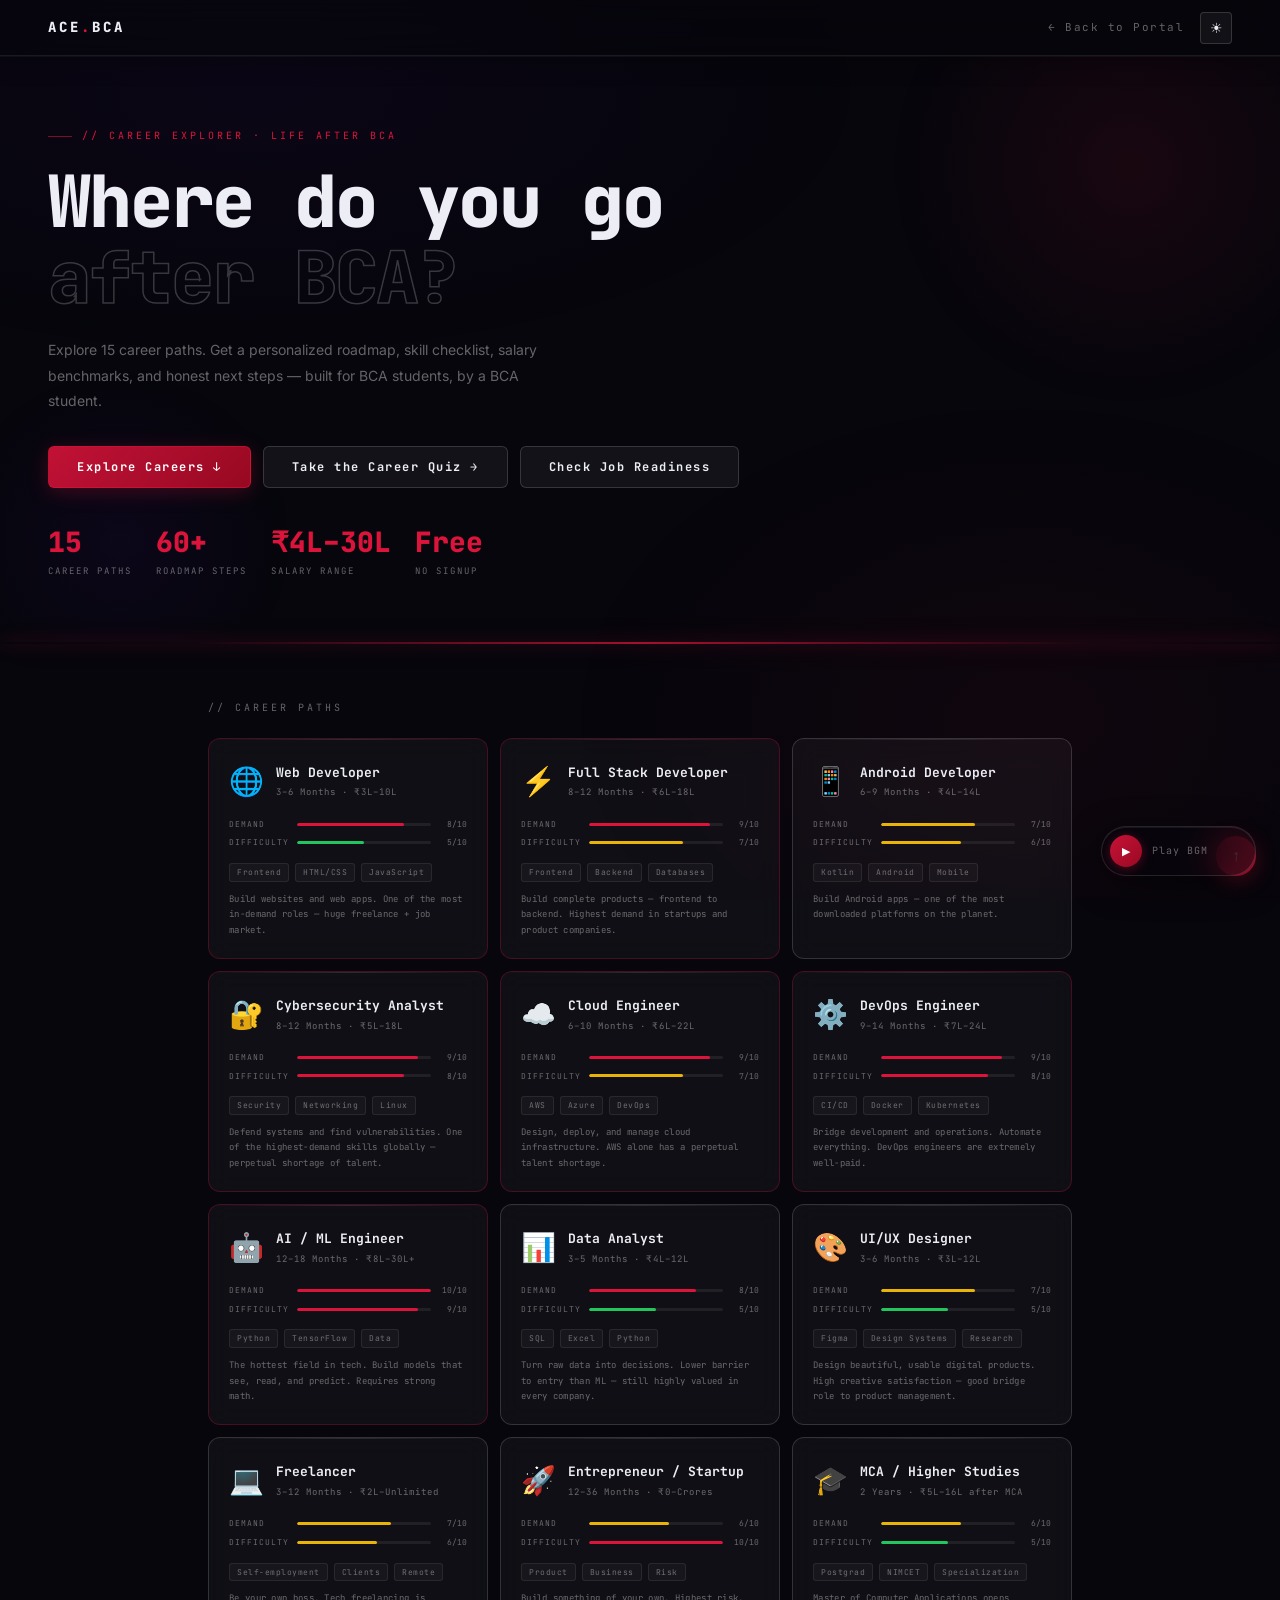
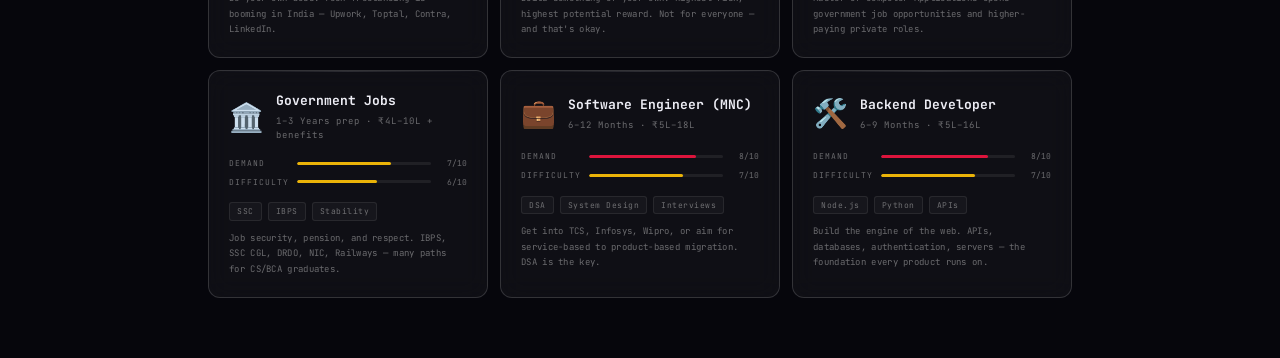
==== commit b8ce47d3: "Add music player functionality and styles" ====
--- a/life-after-bca.html
+++ b/life-after-bca.html
@@ -247,6 +247,22 @@
 @media(prefers-reduced-motion:reduce){
   .rm-step::before,.cc-bar-fill,.insight-fill,.xp-fill,.readiness-fill{transition:none!important;}
 }
+
+/* ── MUSIC PLAYER ── */
+.music-player{position:fixed;bottom:24px;right:24px;display:flex;align-items:center;gap:10px;background:rgba(6,6,12,0.60);border:.5px solid rgba(255,255,255,0.12);border-radius:40px;padding:8px 18px 8px 8px;box-shadow:0 8px 32px rgba(0,0,0,0.50),inset 0 1px 0 rgba(255,255,255,0.07);z-index:200;transition:border-color .2s,box-shadow .2s;backdrop-filter:var(--glass-blur);-webkit-backdrop-filter:var(--glass-blur);}
+.music-player:hover{border-color:rgba(220,20,60,0.30);}
+.music-btn{width:32px;height:32px;border-radius:50%;border:none;background:linear-gradient(135deg,rgba(220,20,60,0.90),rgba(180,10,40,0.85));color:#fff;font-size:11px;cursor:pointer;display:flex;align-items:center;justify-content:center;flex-shrink:0;transition:box-shadow .2s;box-shadow:0 2px 12px rgba(220,20,60,0.35);}
+.music-btn:hover{box-shadow:0 4px 20px rgba(220,20,60,0.55);}
+.music-label{font-family:var(--mono);font-size:10px;color:var(--muted);letter-spacing:1px;white-space:nowrap;}
+.music-bar{display:flex;align-items:flex-end;gap:3px;height:16px;opacity:0;transition:opacity .3s;}
+.music-bar.playing{opacity:1;}
+.music-bar span{display:block;width:2.5px;background:var(--accent);border-radius:2px;}
+.music-bar.playing span:nth-child(1){animation:bar .80s ease-in-out infinite;height:8px;}
+.music-bar.playing span:nth-child(2){animation:bar .60s ease-in-out .10s infinite;height:14px;}
+.music-bar.playing span:nth-child(3){animation:bar .90s ease-in-out .20s infinite;height:10px;}
+.music-bar.playing span:nth-child(4){animation:bar .70s ease-in-out .05s infinite;height:6px;}
+@keyframes bar{0%,100%{transform:scaleY(0.4);}50%{transform:scaleY(1.0);}}
+@media (max-width:600px){.music-player{bottom:16px;right:16px;padding:7px 13px 7px 7px;}.music-label{display:none;}}
   </style>
 </head>
 <body>
@@ -346,6 +362,18 @@
 <div class="back-top">
   <button class="back-top-btn" onclick="window.scrollTo({top:0,behavior:'smooth'})" title="Back to top">↑</button>
 </div>
+
+<!-- MUSIC PLAYER -->
+<div class="music-player" id="musicPlayer">
+  <button class="music-btn" id="music-btn" aria-label="Toggle music"><span id="music-icon">▶</span></button>
+  <span class="music-label" id="music-label">Play BGM</span>
+  <div class="music-bar" id="musicBar">
+    <span></span><span></span><span></span><span></span>
+  </div>
+</div>
+<audio id="bg-music" loop>
+  <source src="music.mp3" type="audio/mpeg" />
+</audio>
 
 <script>
 "use strict";
@@ -904,6 +932,29 @@
   renderReadiness();
 }
 
+/* ══ MUSIC PLAYER ══ */
+var music = document.getElementById("bg-music");
+var mBtn  = document.getElementById("music-btn");
+var mIcon = document.getElementById("music-icon");
+var mLbl  = document.getElementById("music-label");
+var mBar  = document.getElementById("musicBar");
+
+if (music && mBtn) {
+  mBtn.addEventListener("click", function () {
+    if (music.paused) {
+      music.play().catch(function () {});
+      mIcon.textContent = "⏸";
+      mLbl.textContent  = "Now Playing";
+      mBar.classList.add("playing");
+    } else {
+      music.pause();
+      mIcon.textContent = "▶";
+      mLbl.textContent  = "Play BGM";
+      mBar.classList.remove("playing");
+    }
+  });
+}
+
 /* ══ INIT ══ */
 renderCareers();
 renderQuiz();
